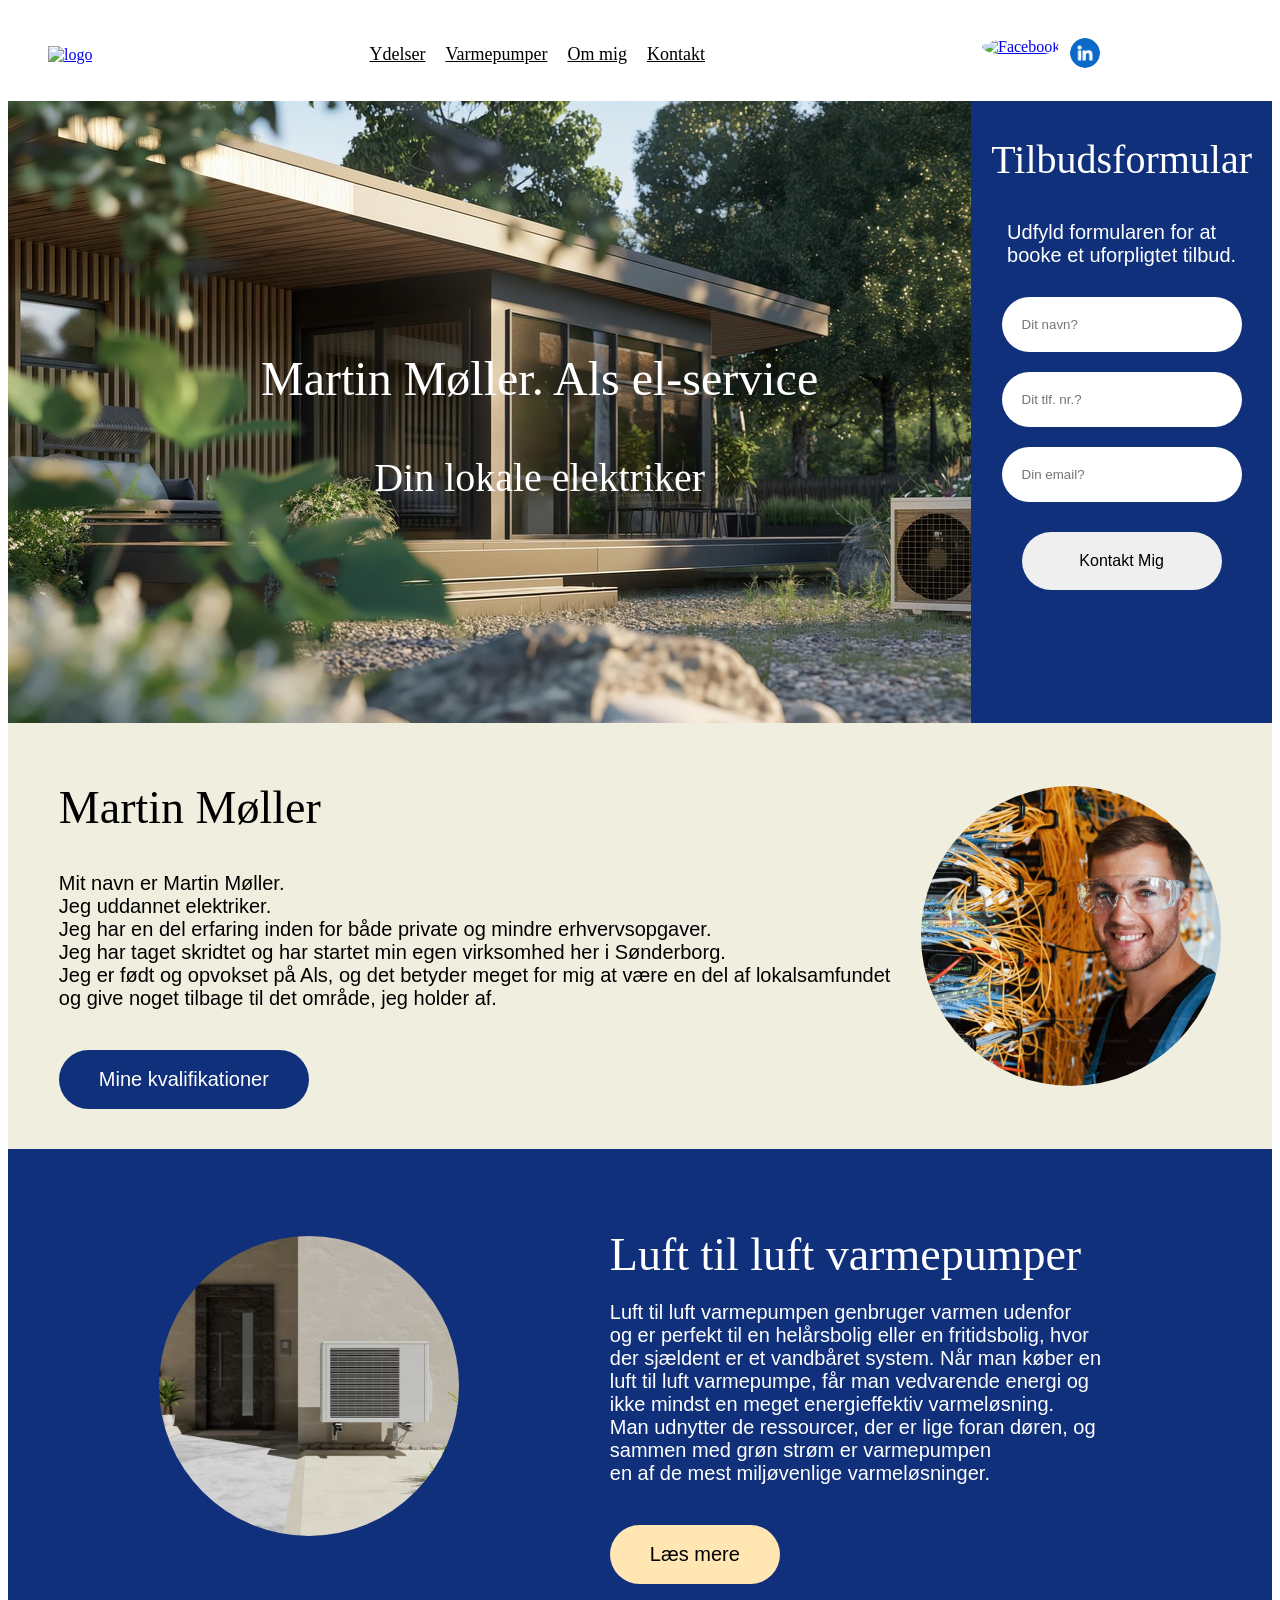
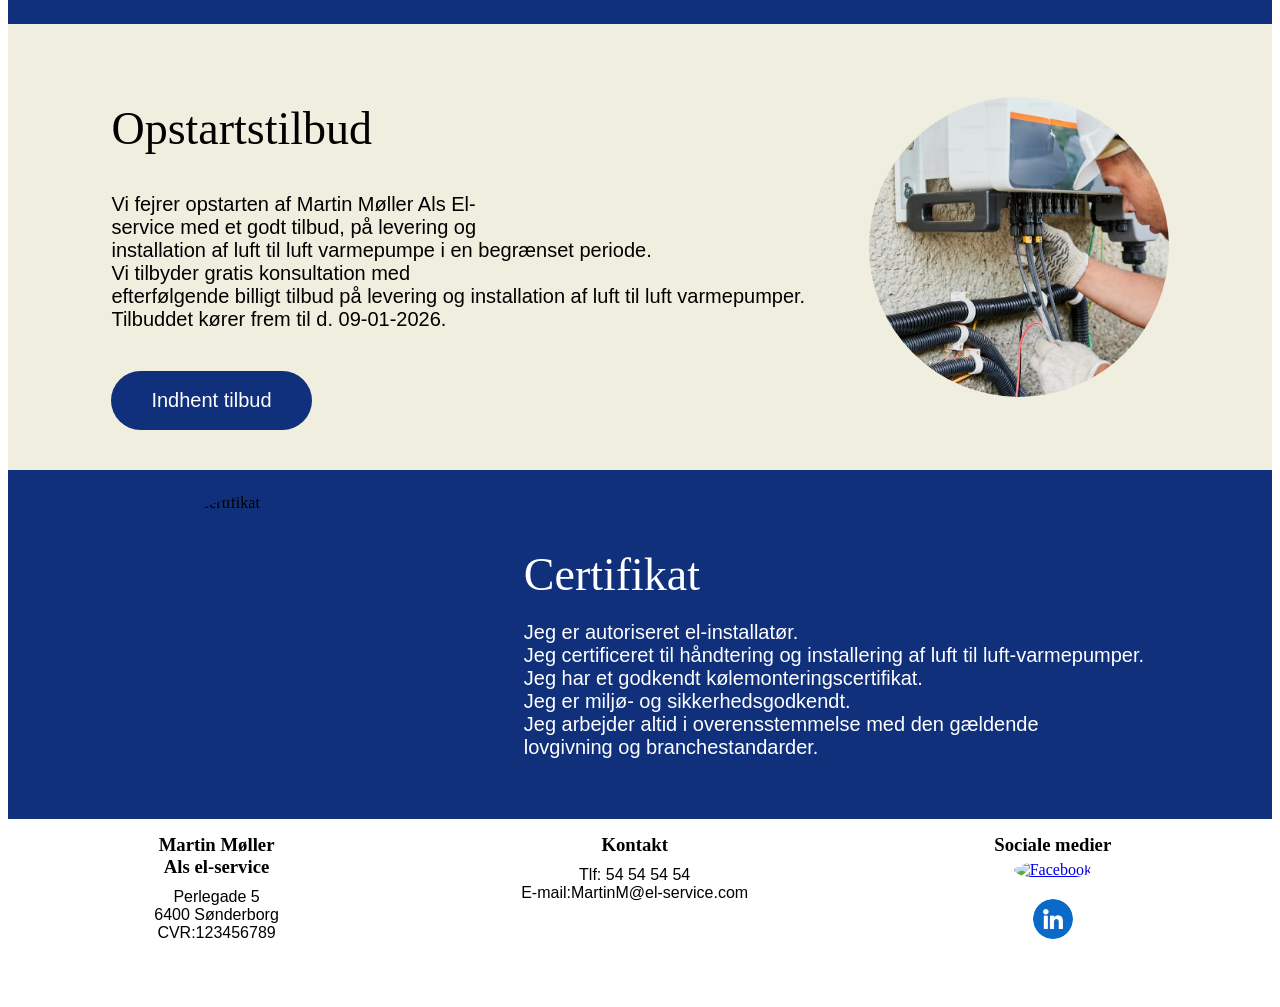
==== index.html @ c11053c5 "New changes" ====
<!DOCTYPE html>
<html lang="da">

<head>
    <meta charset="UTF-8">
    <meta name="viewport" content="width=device-width, initial-scale=1.0">
    <title>Martin Møller. Als el-service</title>
    <link rel="stylesheet" href="style.css">
    <script src="main.js"></script>
    <link href='fonts.googleapis.com' rel='stylesheet' type='text/css'>

</head>

<body>
    <header class="header">
        <a href="index.html">
            <img class="logo" src="Logo.png" alt="logo">
        </a>
        <nav class="nav">
            <ul>
                <a href="Ydelser.html">Ydelser</a>
                <a href="Varmepumper.html">Varmepumper</a>
                <a href="Om mig.html">Om mig</a>
                <a href="Kontakt.html">Kontakt</a>
            </ul>
        </nav>
        <section class="socialmedialogo">
            <a href="https://www.facebook.com/">
                <img class="facebook" src="Facebook.png" alt="Facebook">
            </a>

            <a href="https://dk.linkedin.com/">
                <img class="linkedin" src="Linkedin.png" alt="Linkedin">
            </a>
        </section>
    </header>

    <section class="hero" id="hero">
        <section class="img-tekst">
            <h1>Martin Møller. Als el-service</h1>
            <p>Din lokale elektriker</p>
        </section>

        <form class="formularen">
            <h1>Tilbudsformular</h1>

            <p>Udfyld formularen for at <br> booke et uforpligtet tilbud.</p>

            <section class="input">
                <input type="text" class="navn" placeholder="Dit navn?">
                <input type="tel" class="tlfnr" placeholder="Dit tlf. nr.?">
                <input type="email" class="email" placeholder="Din email?">
                <button id="kontakttBtn" onclick="myAlert()"> Kontakt Mig</button>
            </section>
        </form>
    </section>

    <section class="biografi">
        <div class="split right2">
            <img class="round-image" src="Billede af Martin.avif" alt="Billede af Martin">
        </div>

        <div class="split left2">
            <div class="box-content2">
                <h1 class="hb">Martin Møller</h1>
                <p class="pb"> Mit navn er Martin Møller.
                    <br>Jeg uddannet elektriker.
                    <br>Jeg har en del erfaring inden for både private og mindre erhvervsopgaver.
                    <br>Jeg har taget skridtet og har startet min egen virksomhed her i Sønderborg.
                    <br>Jeg er født og opvokset på Als, og det betyder meget for mig at være en del af lokalsamfundet
                    <br>og give noget tilbage til det område, jeg holder af.
                </p>
                <a href="#certificering">
                    <button class="button2">Mine kvalifikationer</button>
                </a>
            </div>
        </div>
    </section>

    <section class="varmepumpe">
        <div class="split left1">
            <img class="round-image" src="Varmepumpe.avif" alt="Billede af en varmepumpe i solen foran et hus">
        </div>

        <div class="split right1">
            <div class="box-content1">
                <h1 class="hw"> Luft til luft varmepumper</h1>
                <p class="pw">Luft til luft varmepumpen genbruger varmen
                    udenfor <br>og er perfekt til en helårsbolig eller en fritidsbolig, hvor<br>der sjældent er et
                    vandbåret system.
                    Når man køber en<br>luft til luft varmepumpe, får man
                    vedvarende energi og<br>ikke mindst en meget energieffektiv varmeløsning.<br>
                    Man udnytter de ressourcer, der er lige foran døren, og<br>
                    sammen med grøn strøm er varmepumpen<br>en af de mest miljøvenlige varmeløsninger.
                </p>

                <a href="Varmepumper.html">
                    <button class="button1">Læs mere</button>
                </a>
            </div>
        </div>
    </section>

    <section class="opstartstilbud">
        <div class="split right2">
            <img class="round-image" src="Opstartstilbud billede.avif" alt="Opstartstilbud billede">
        </div>

        <div class="split left2">
            <div class="box-content2">
                <h1 class="hb">Opstartstilbud</h1>
                <p class="pb"> Vi fejrer opstarten af Martin Møller Als El-<br>service med et godt tilbud, på levering
                    og
                    <br>installation af luft til luft varmepumpe i en begrænset periode.
                    <br>Vi tilbyder gratis konsultation med
                    <br>efterfølgende billigt tilbud på levering og installation af luft til luft varmepumper.
                    <br>Tilbuddet kører frem til d. 09-01-2026.
                </p>
                <a href="#hero">
                    <button class="button3">Indhent tilbud</button>
                </a>
            </div>
        </div>
    </section>

    <section class="certificering" id="certificering">
        <div class="split left1">
            <img class="round-image" src="Certifikat.png" alt="Billede af Certifikat">
        </div>

        <div class="split right1">
            <div class="box-content1">
                <h1 class="hw"> Certifikat</h1>
                <p class="pw">Jeg er autoriseret el-installatør.
                    <br>Jeg certificeret til håndtering og installering
                    af luft til luft-varmepumper.
                    <br>Jeg har et godkendt kølemonteringscertifikat.<br>
                    Jeg er miljø- og sikkerhedsgodkendt.
                    <br> Jeg arbejder altid i overensstemmelse med den gældende<br> lovgivning og
                    branchestandarder.
                </p>
            </div>
        </div>
    </section>

    <footer class="footer">
        <section class="info">
            <h3>Martin Møller <br>Als el-service</h3>
            <p class="pf">Perlegade 5<br>6400 Sønderborg<br>CVR:123456789</p>
        </section>

        <section class="kontakt">
            <h3>Kontakt</h3>
            <p class="pf">Tlf: 54 54 54 54<br>E-mail:MartinM@el-service.com</p>
        </section>

        <section class="socialmedia">
            <h3>Sociale medier</h3>
            <section class="socialmediaphotos">
                <a href="https://www.facebook.com/">
                    <img class="facebook" src="Facebook.png" alt="Facebook">
                </a>

                <a href="https://dk.linkedin.com/">
                    <img class="linkedin" src="Linkedin.png" alt="Linkedin">
                </a>
            </section>
        </section>
    </footer>
</body>

</html>
---- style.css ----
/*Header*/
.header {
    display: flex;
    align-items: center;
    justify-content: space-between;
    padding: 20px 40px;
}

.logo {
    border-radius: 0%;
    width: 250px;
    height: 150px;
}

.nav {
    display: flex;
    gap: 30px;

}

.nav a {
    color: black;
    font-family: "Linden Hill", serif;
    font-size: 18px;
    padding: 0.3rem 0.5rem;
}

.nav ul {
    padding: 0;
}

.nav a:hover {
    color: #10307C;
}

.socialmedialogo {
    display: flex;
    gap: 10px;
    width: 250px;
}

.facebook,
.linkedin {
    width: 30px;
}

@media (max-width: 600px) {
    .header {
        flex-direction: column;
        margin-bottom: 50px;
    }

    .logo {
        width: 300px;

    }

    .nav a {
        font-size: 16px;
        padding: 0.3rem 0.5rem;
        display: flex;
    }

    .socialmedialogo {
        display: flex;
        width: 125px;
        gap: 12px;

    }
}

/*Header end */

/*Hero section*/
.hero {
    display: flex
}

.img-tekst {
    flex-grow: 1;
    background-image: url(Hero\ sektion\ billede.jpg);
}

.img-tekst h1 {
    color: white;
    font-family: 'Linden Hill', serif;
    font-size: 48px;
    font-weight: lighter;
    text-align: center;
    margin-top: 250px;
    margin-left: 100px;
}

.img-tekst p {
    color: white;
    font-family: 'Linden Hill', serif;
    font-size: 40px;
    font-weight: lighter;
    text-align: center;
    margin-left: 100px;
}

.formularen {
    background-color: #10307C;
    padding: 20px;
    display: flex;
    flex-direction: column;
    height: 582px;
}

.formularen h1 {
    margin-top: 15px;
    text-align: center;
    color: white;
    font-family: 'Linden Hill', serif;
    font-size: 40px;
}

.formularen p {
    font-size: 20px;
    font-family: 'Lato', sans-serif;
    color: white;
    display: flex;
    align-items: center;
    justify-content: center;
    margin-top: 5px;
    font-weight: lighter;
}

.input {
    display: flex;
    justify-content: center;
    align-items: center;
    flex-direction: column;
    color: black;
}


.input input {
    width: 200px;
    padding: 20px;
    margin: 10px;
    border-radius: 50px;
    border: none;
}

#kontakttBtn {
    padding: 20px;
    margin: 20px;
    width: 200px;
    display: flex;
    justify-content: center;
    border: none;
    outline: none;
    font-family: 'Lato' sans-serif;
    font-size: 16px;
    border-radius: 50px;
    font-weight: lighter;
}

#kontakttBtn:hover {
    background-color: #F0B92A;
    color: black;
    font-weight: bold;
}

@media (max-width: 600px) {
    .hero {
        flex-direction: column;
    }

    .img-tekst h1 {
        font-size: 24px;
        text-align: center;
        margin-top: 0px;
        color: white;
        -webkit-text-stroke: 1px black;
        font-weight: bolder;
    }

    .img-tekst p {
        font-size: 20px;
        text-align: center;
        -webkit-text-stroke: 1px black;
        font-weight: bolder;
    }

    .formularen h1 {
        font-size: 25px;
    }

    .formularen p {
        font-size: 15px;
    }

    .formularen button {
        font-size: 15px;
    }

    .input input {
        font-size: 15px;
    }

}

/*Hero section end*/
html {
    scroll-behavior: smooth;
}

/*Biografi sektion*/
.biografi {
    display: flex;
    background-color: #F0EFDF;
    align-items: center;
    justify-content: space-evenly;
    flex-direction: row-reverse;
    padding: 20px;
}

.left2 {
    left: 0;
    display: flex;
    align-items: left;
    justify-content: left;
}

.right2 {
    right: 0;
    display: flex;
    align-items: right;
    justify-content: right;
}

.hb {
    text-align: start;
}

.pb {
    text-align: start;
}

.button2 {
    display: inline-block;
    background: #10307C;
    border: none;
    outline: none;
    color: white;
    padding: 18px 40px;
    border-radius: 45px;
    font-size: 20px;
    margin-top: 20px;
    transition: 0.25s;
    text-align: center;
    cursor: pointer;
    margin-bottom: 20px;
}

@media (max-width: 600px) {
    .biografi {
        flex-direction: column;
    }

    .hb {
        font-size: 18px;
    }

    .pb {
        font-size: 16px;
    }

    .round-image {
        height: 150px;
        width: 150px;
    }

    .button2 {
        font-size: 16px;
        text-align: center;
        margin-top: 10px;
        padding: 9px 10px;

    }
}

/* Biografi sektion end*/

/* Varmepumpe sektion*/
.varmepumpe {
    display: flex;
    background-color: #10307C;
    align-items: center;
    justify-content: space-evenly;
    padding: 20px;
}

.left1 {
    left: 0;
    background-color: #10307C;
    display: flex;
    align-items: left;
    justify-content: flex-start;
}

img {
    border-radius: 50%;
    object-fit: cover;
}

.right1 {
    right: 0;
    background-color: #10307C;
    display: flex;
    align-items: right;
    justify-content: flex-end;
}

.box-content1 {
    background-color: #10307C;
    border: 5px;
    margin: auto;
    padding: 20px;
    box-sizing: content-box;
}

.hw {
    color: white;
    margin-bottom: 20px;
    text-align: end;
}

.pw {
    color: white;
    text-align: end;
}

h1 {
    font-family: 'Linden Hill', serif;
    font-size: 46px;
    font-weight: lighter;
}

p {
    font-family: 'Lato', light, sans-serif;
    font-weight: lighter;
    font-size: 20px;

}

.button1 {
    display: inline-block;
    background: #ffe6b3;
    border: none;
    outline: none;
    padding: 18px 40px;
    border-radius: 45px;
    font-size: 20px;
    margin-top: 20px;
    transition: 0.25s;
    cursor: pointer;
    text-align: center;

}

@media (max-width: 600px) {
    .varmepumpe {
        flex-direction: column;
    }

    .hw {
        font-size: 18px;
    }

    .pw {
        font-size: 16px;
    }

    .round-image {
        height: 150px;
        width: 150px;
    }

    .button1 {
        font-size: 16px;
        text-align: center;
        margin-top: 10px;
        padding: 9px 20px;

    }
}

/*Varmepumpe sektion end*/

/* Opstartstilbud sektion*/
.opstartstilbud {
    display: flex;
    background-color: #F0EFDF;
    align-items: center;
    justify-content: space-evenly;
    flex-direction: row-reverse;
    padding: 40px;
}

.left2 {
    left: 0;
    display: flex;
    align-items: left;
    justify-content: left;
}

.right2 {
    right: 0;
    display: flex;
    align-items: right;
    justify-content: right;
}

.hb {
    text-align: start;
}

.pb {
    text-align: start;
}

ul li {
    font-size: 19px;
}

.button3 {
    display: inline-block;
    background: #10307C;
    border: none;
    outline: none;
    color: white;
    padding: 18px 40px;
    border-radius: 45px;
    font-size: 20px;
    margin-top: 20px;
    transition: 0.25s;
    cursor: pointer;
    text-align: center;
}

@media (max-width: 600px) {
    .opstartstilbud {
        flex-direction: column;
    }

    .hb {
        font-size: 18px;
    }

    .pb {
        font-size: 16px;
    }

    .round-image {
        height: 150px;
        width: 150px;
    }

    .button2 {
        font-size: 16px;
        text-align: center;
        margin-top: 10px;
        padding: 9px 20px;

    }

    ul li {
        font-size: 15px;
    }
}

/*Opstarts sektion end*/

/*Certifikat sektion*/

.certificering {
    display: flex;
    background-color: #10307C;
    align-items: center;
    justify-content: space-evenly;
    padding: 20px;
}

.left1 {
    left: 0;
    background-color: #10307C;
    display: flex;
    align-items: left;
    justify-content: left;
}

.round-image {
    border-radius: 50%;
    object-fit: cover;
    height: 300px;
    width: 300px;
}

.right1 {
    right: 0;
    background-color: #10307C;
    display: flex;
    align-items: right;
    justify-content: right;
}

.box-content1 {
    background-color: #10307C;
    border: 5px;
    margin: auto;
    padding: 20px;
    box-sizing: content-box;
}

.hw {
    color: white;
    margin-bottom: 20px;
    text-align: start;
}

.pw {
    color: white;
    text-align: start;
}

@media (max-width: 600px) {
    .certificering {
        flex-direction: column;
    }

    .hw {
        font-size: 18px;
    }

    .pw {
        font-size: 16px;
    }

    .round-image {
        height: 150px;
        width: 150px;
    }
}

/*Certifikat end*/

/*Footer*/
.footer {
    display: flex;
    justify-content: start;
    align-items: start;
    background-color: white;
    gap: 1px;
    margin-bottom: 50px;
}

.info,
.kontakt {
    display: flex;
    flex-direction: column;
    justify-content: center;
    align-items: center;
    width: 33%;
    margin-top: 10px;
    margin-bottom: 10px;


}

.socialmedia {
    display: flex;
    flex-direction: column;
    justify-content: center;
    align-items: center;
    width: 33%;
    margin-top: 10px;
    margin-bottom: 10px;
}

.footer h3 {
    text-align: center;
    margin: 5px;
}

.pf {
    text-align: center;
    margin: 5px;
    font-size: 16px;
}

.socialmediaphotos {
    display: flex;
    flex-direction: column;
    justify-content: center;
    align-items: center;
    gap: 20px;
}

.socialmediaphotos img {
    width: 40px;
    height: 40px;
    gap: 12px;
}

@media (max-width: 600px) {
    .footer {
        display: flex;
        flex-direction: column;
        justify-content: center;
        align-items: center;
        ;
    }

    .footer h3 {
        font-size: 18px;
    }

    .pf {
        font-size: 13px;
    }

    .socialmediaphotos img {
        height: 30px;
        width: 30px;
        gap: 12px;
    }
}

/*Footer end*/
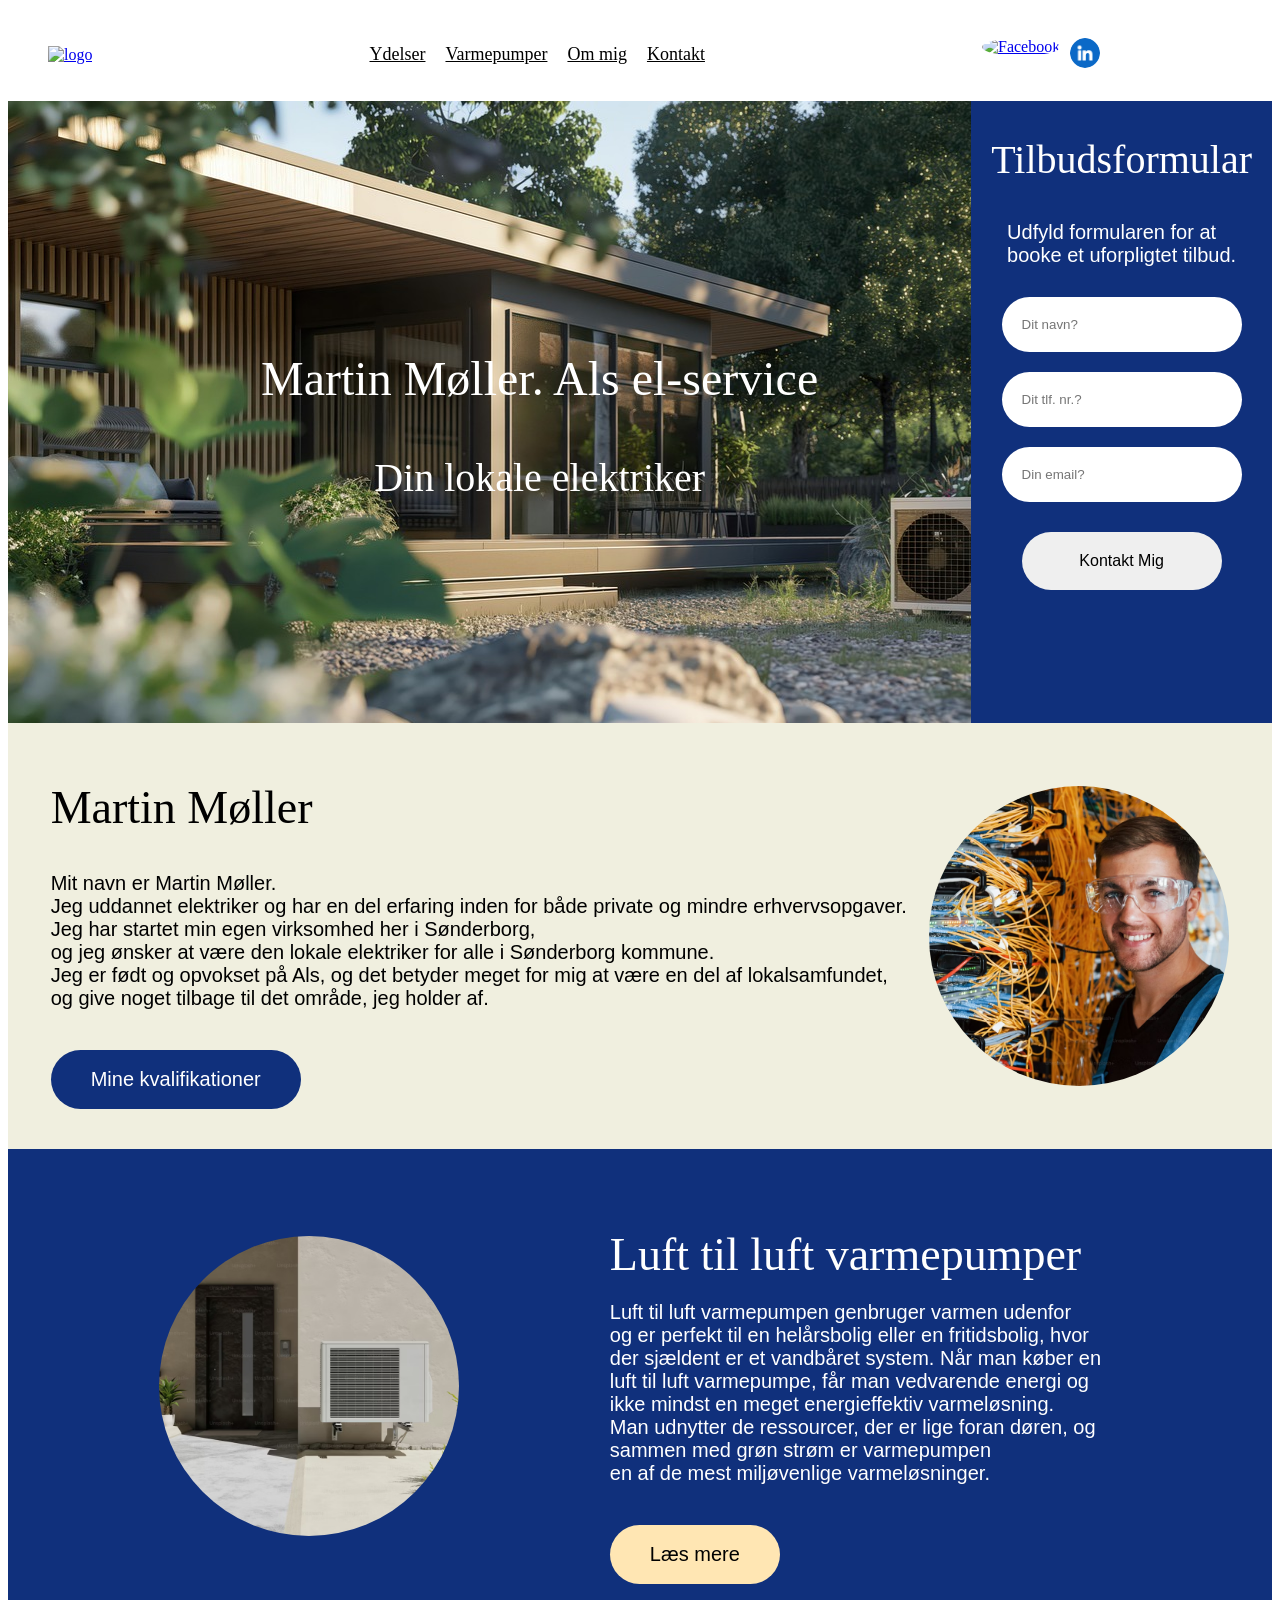
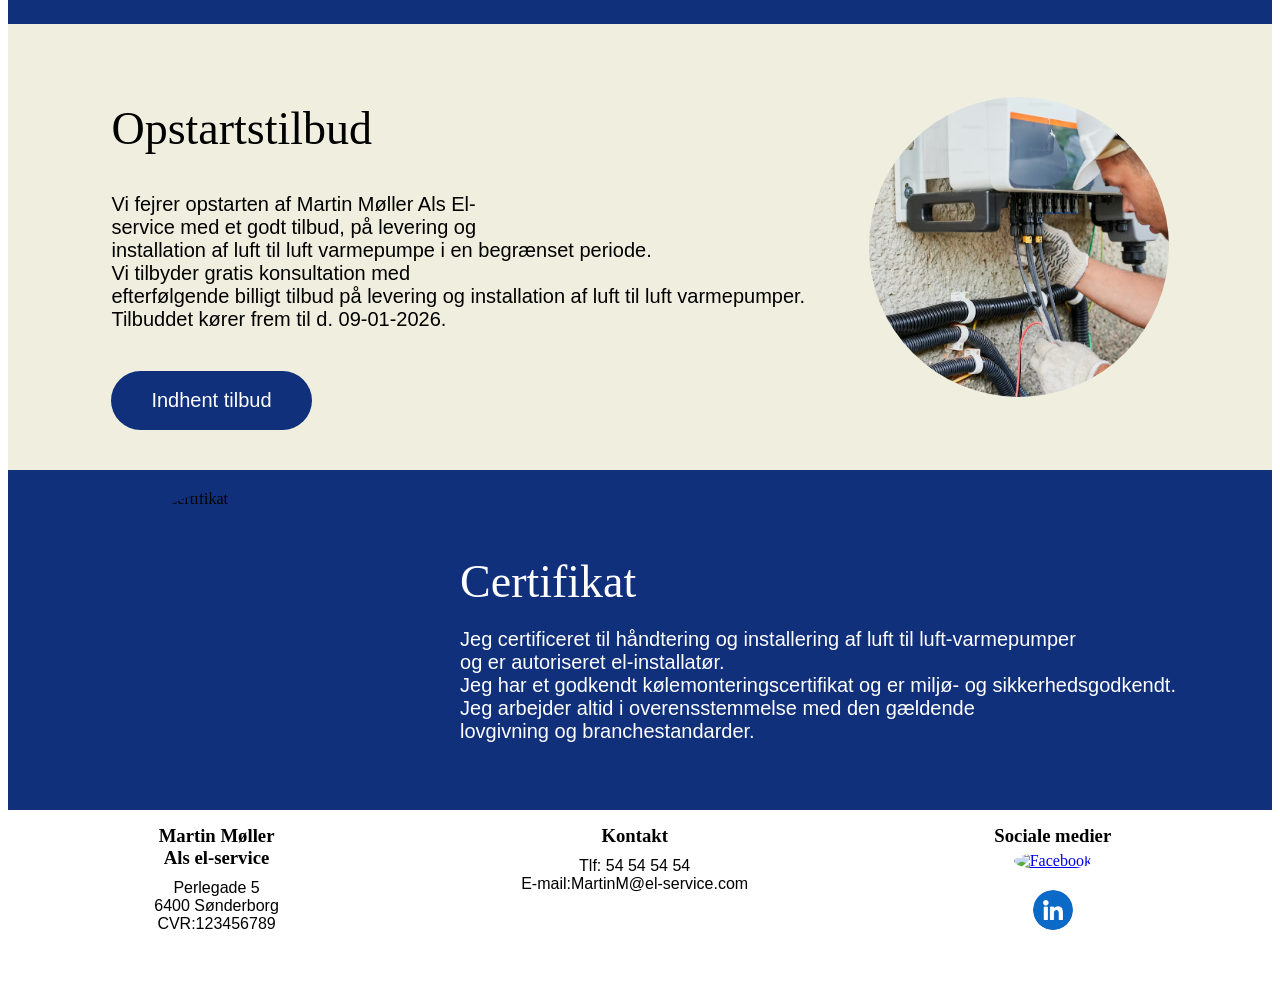
==== commit 0e52a5b4: "Varmepumpe sektion done" ====
--- a/index.html
+++ b/index.html
@@ -64,11 +64,10 @@
             <div class="box-content2">
                 <h1 class="hb">Martin Møller</h1>
                 <p class="pb"> Mit navn er Martin Møller.
-                    <br>Jeg uddannet elektriker.
-                    <br>Jeg har en del erfaring inden for både private og mindre erhvervsopgaver.
-                    <br>Jeg har taget skridtet og har startet min egen virksomhed her i Sønderborg.
-                    <br>Jeg er født og opvokset på Als, og det betyder meget for mig at være en del af lokalsamfundet
-                    <br>og give noget tilbage til det område, jeg holder af.
+                    <br>Jeg uddannet elektriker og har en del erfaring inden for både private og mindre erhvervsopgaver.
+                    <br>Jeg har startet min egen virksomhed her i Sønderborg,<br> og jeg ønsker at være den lokale elektriker for alle i Sønderborg kommune.
+                    <br>Jeg er født og opvokset på Als, og det betyder meget for mig at være en del af lokalsamfundet, <br>
+                     og give noget tilbage til det område, jeg holder af.
                 </p>
                 <a href="#certificering">
                     <button class="button2">Mine kvalifikationer</button>
@@ -109,8 +108,7 @@
         <div class="split left2">
             <div class="box-content2">
                 <h1 class="hb">Opstartstilbud</h1>
-                <p class="pb"> Vi fejrer opstarten af Martin Møller Als El-<br>service med et godt tilbud, på levering
-                    og
+                <p class="pb"> Vi fejrer opstarten af Martin Møller Als El-<br>service med et godt tilbud, på levering og
                     <br>installation af luft til luft varmepumpe i en begrænset periode.
                     <br>Vi tilbyder gratis konsultation med
                     <br>efterfølgende billigt tilbud på levering og installation af luft til luft varmepumper.
@@ -131,11 +129,9 @@
         <div class="split right1">
             <div class="box-content1">
                 <h1 class="hw"> Certifikat</h1>
-                <p class="pw">Jeg er autoriseret el-installatør.
-                    <br>Jeg certificeret til håndtering og installering
-                    af luft til luft-varmepumper.
-                    <br>Jeg har et godkendt kølemonteringscertifikat.<br>
-                    Jeg er miljø- og sikkerhedsgodkendt.
+                <p class="pw">Jeg certificeret til håndtering og installering
+                    af luft til luft-varmepumper <br> og er autoriseret el-installatør.
+                    <br>Jeg har et godkendt kølemonteringscertifikat og er miljø- og sikkerhedsgodkendt.
                     <br> Jeg arbejder altid i overensstemmelse med den gældende<br> lovgivning og
                     branchestandarder.
                 </p>
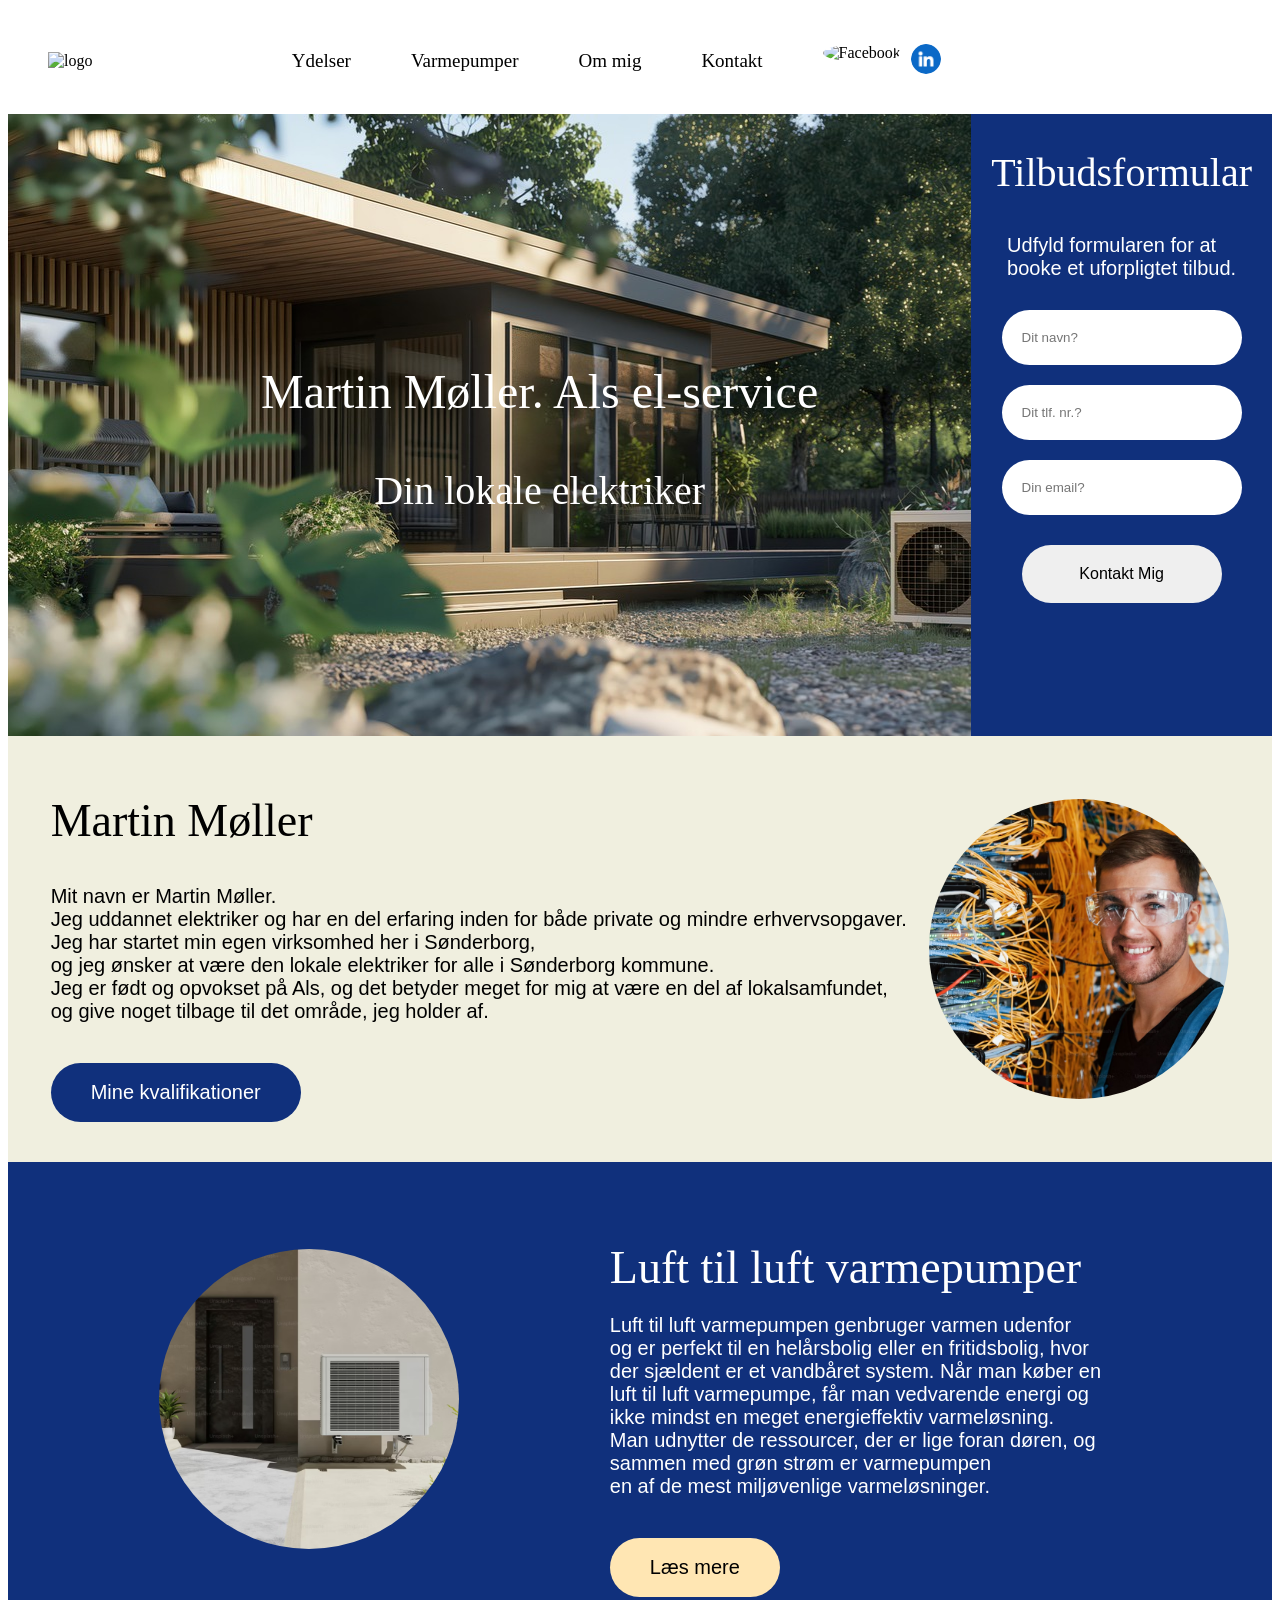
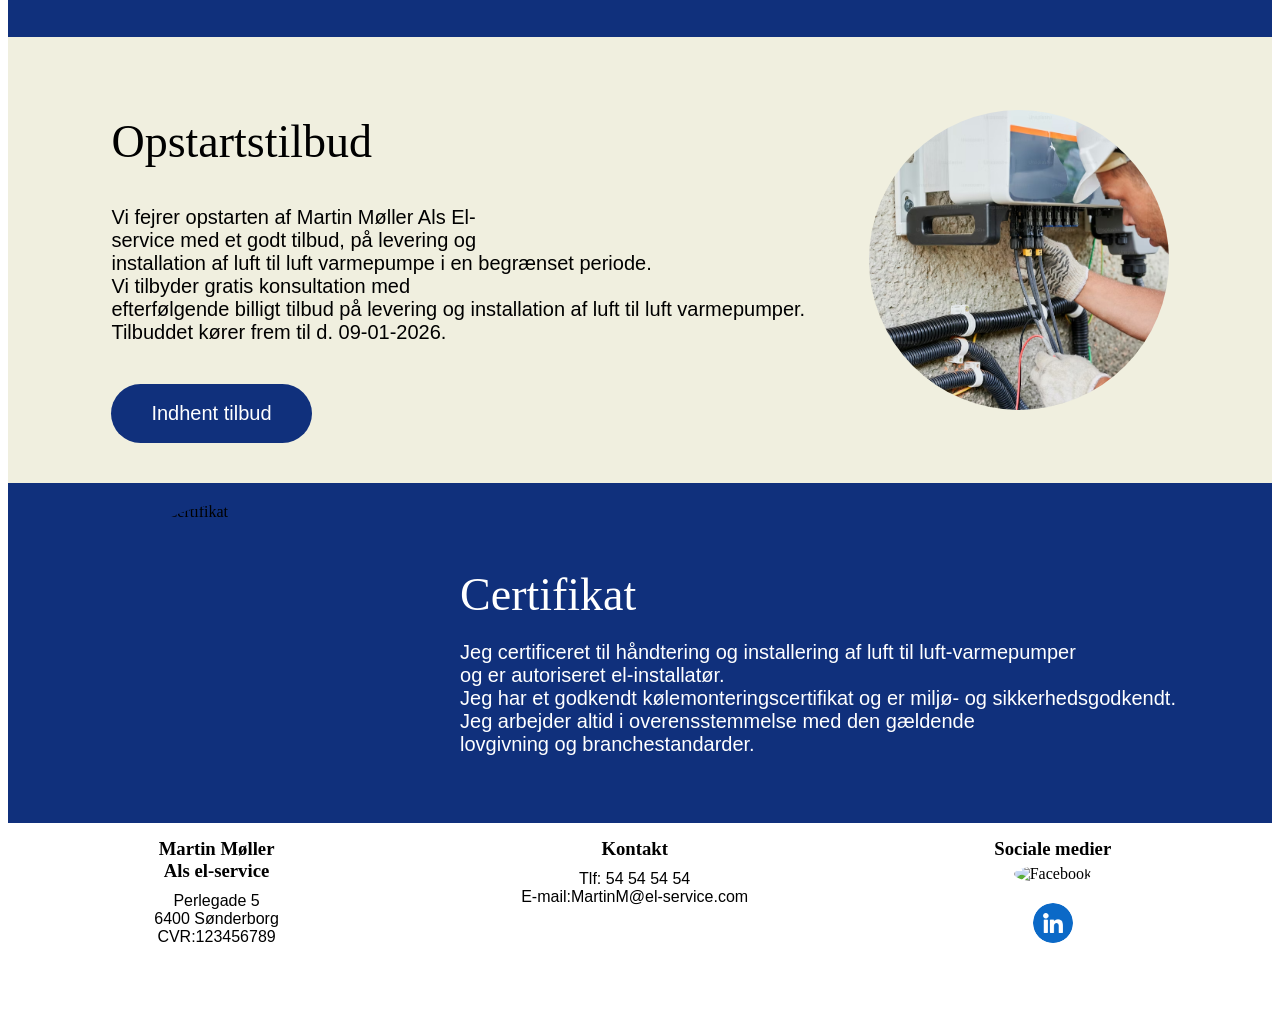
==== commit bca34996: "Menu picture delete" ====
--- a/index.html
+++ b/index.html
@@ -16,23 +16,33 @@
         <a href="index.html">
             <img class="logo" src="Logo.png" alt="logo">
         </a>
-        <nav class="nav">
-            <ul>
-                <a href="Ydelser.html">Ydelser</a>
-                <a href="Varmepumper.html">Varmepumper</a>
-                <a href="Om mig.html">Om mig</a>
-                <a href="Kontakt.html">Kontakt</a>
-            </ul>
-        </nav>
-        <section class="socialmedialogo">
-            <a href="https://www.facebook.com/">
-                <img class="facebook" src="Facebook.png" alt="Facebook">
-            </a>
 
-            <a href="https://dk.linkedin.com/">
-                <img class="linkedin" src="Linkedin.png" alt="Linkedin">
-            </a>
-        </section>
+        <div class="subcontainer">
+            <nav class="nav">
+                <ul class="nav-menu">
+                    <li class="nav-item"><a href="Ydelser.html">Ydelser</a></li>
+                    <li class="nav-item"><a href="Varmepumper.html">Varmepumper</a></li>
+                    <li class="nav-item"><a href="Om mig.html">Om mig</a></li>
+                    <li class="nav-item"><a href="Kontakt.html">Kontakt</a></li>
+
+                    <section class="socialmedialogo">
+                        <a href="https://www.facebook.com/">
+                            <img class="facebook" src="Facebook.png" alt="Facebook">
+                        </a>
+
+                        <a href="https://dk.linkedin.com/">
+                            <img class="linkedin" src="Linkedin.png" alt="Linkedin">
+                        </a>
+                    </section>
+                </ul>
+
+                <div class="hamburger">
+                    <span class="bar"></span>
+                    <span class="bar"></span>
+                    <span class="bar"></span>
+                </div>
+            </nav>
+        </div>
     </header>
 
     <section class="hero" id="hero">
@@ -65,9 +75,11 @@
                 <h1 class="hb">Martin Møller</h1>
                 <p class="pb"> Mit navn er Martin Møller.
                     <br>Jeg uddannet elektriker og har en del erfaring inden for både private og mindre erhvervsopgaver.
-                    <br>Jeg har startet min egen virksomhed her i Sønderborg,<br> og jeg ønsker at være den lokale elektriker for alle i Sønderborg kommune.
-                    <br>Jeg er født og opvokset på Als, og det betyder meget for mig at være en del af lokalsamfundet, <br>
-                     og give noget tilbage til det område, jeg holder af.
+                    <br>Jeg har startet min egen virksomhed her i Sønderborg,<br> og jeg ønsker at være den lokale
+                    elektriker for alle i Sønderborg kommune.
+                    <br>Jeg er født og opvokset på Als, og det betyder meget for mig at være en del af lokalsamfundet,
+                    <br>
+                    og give noget tilbage til det område, jeg holder af.
                 </p>
                 <a href="#certificering">
                     <button class="button2">Mine kvalifikationer</button>
@@ -108,7 +120,8 @@
         <div class="split left2">
             <div class="box-content2">
                 <h1 class="hb">Opstartstilbud</h1>
-                <p class="pb"> Vi fejrer opstarten af Martin Møller Als El-<br>service med et godt tilbud, på levering og
+                <p class="pb"> Vi fejrer opstarten af Martin Møller Als El-<br>service med et godt tilbud, på levering
+                    og
                     <br>installation af luft til luft varmepumpe i en begrænset periode.
                     <br>Vi tilbyder gratis konsultation med
                     <br>efterfølgende billigt tilbud på levering og installation af luft til luft varmepumper.
--- a/style.css
+++ b/style.css
@@ -12,25 +12,33 @@
     height: 150px;
 }
 
-.nav {
-    display: flex;
-    gap: 30px;
-
-}
-
-.nav a {
+.subcontainer {
+    width: 85%;
+    margin: auto;
+}
+
+li{
+    list-style: none;
+}
+
+a{
     color: black;
-    font-family: "Linden Hill", serif;
-    font-size: 18px;
-    padding: 0.3rem 0.5rem;
-}
-
-.nav ul {
-    padding: 0;
-}
-
-.nav a:hover {
-    color: #10307C;
+    text-decoration: none;
+}
+
+.navbar{
+    width: 100%;
+    min-height: 70px;
+    display: flex;
+    justify-content: space-between;
+    align-items: center;
+}
+
+.nav-menu{
+    display: flex;
+    justify-content: center;
+    align-items: center;
+    gap: 60px;
 }
 
 .socialmedialogo {
@@ -44,9 +52,23 @@
     width: 30px;
 }
 
+.hamburger {
+display: none;
+cursor: pointer;
+}
+
+.bar{
+    display: block;
+    width: 25px;
+    height: 3px;
+    margin: 5px 0;
+    transition: all 0.3s ease;
+    background-color: black;
+}
+
 @media (max-width: 600px) {
     .header {
-        flex-direction: column;
+        flex-direction: row;
         margin-bottom: 50px;
     }
 
@@ -66,6 +88,41 @@
         width: 125px;
         gap: 12px;
 
+    }
+
+    .hamburger{
+        display: block;
+    }
+
+    .hamburger .active .bar:nth-child(2) {
+        opacity: 0;
+    }
+
+    .hamburger .active .bar:nth-child(1) {
+        transform: translateY(8px) rotate(45deg);
+    }
+
+    .hamburger .active .bar:nth-child(3) {
+        transform: translateY(-8px) rotate(-45deg);
+    }
+
+    .nav-menu{
+        position: fixed;
+        left: -100%;
+        top: 70px;
+        gap: 0;
+        flex-direction: column;
+        width: 100%;
+        text-align: center;
+        transition: 0.3s;
+    }
+
+    .nav-item{
+        margin: 16px 0;
+    }
+
+    .nav-menu.active{
+        left: 0 ;
     }
 }
 
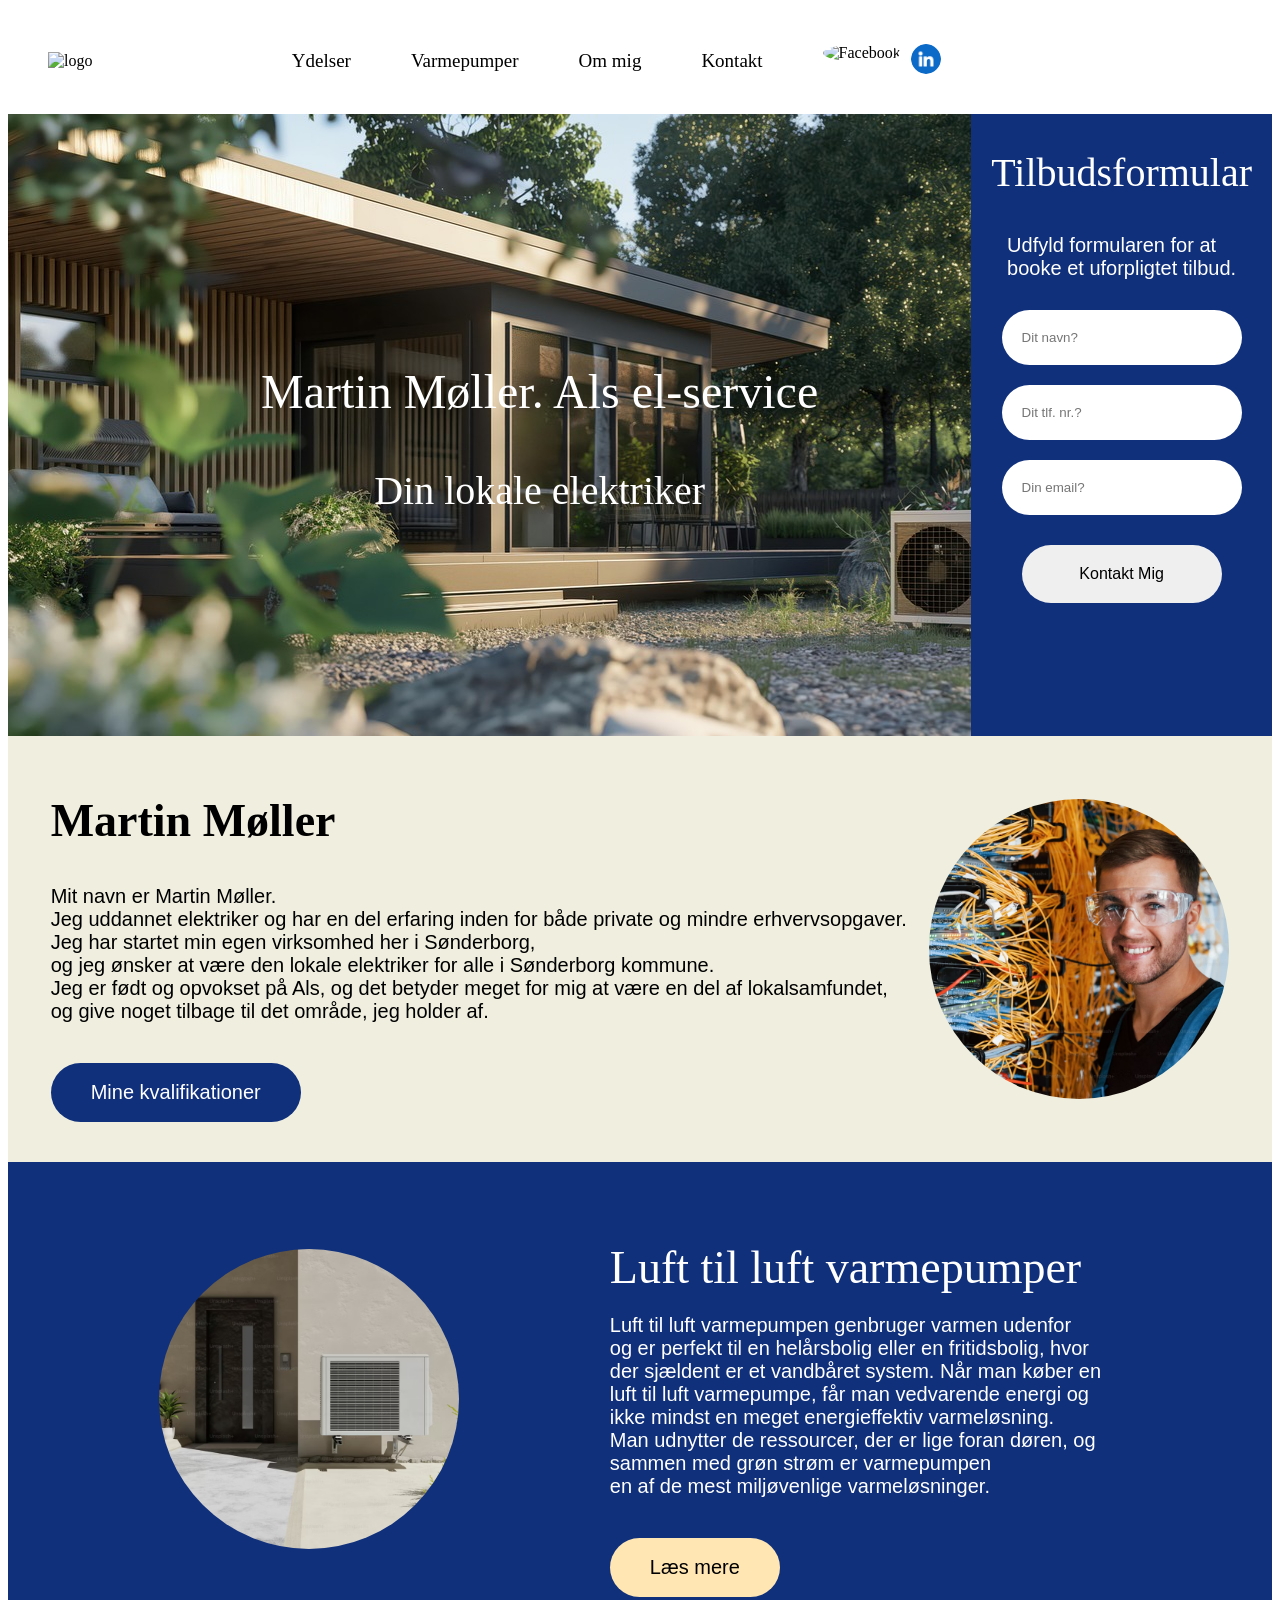
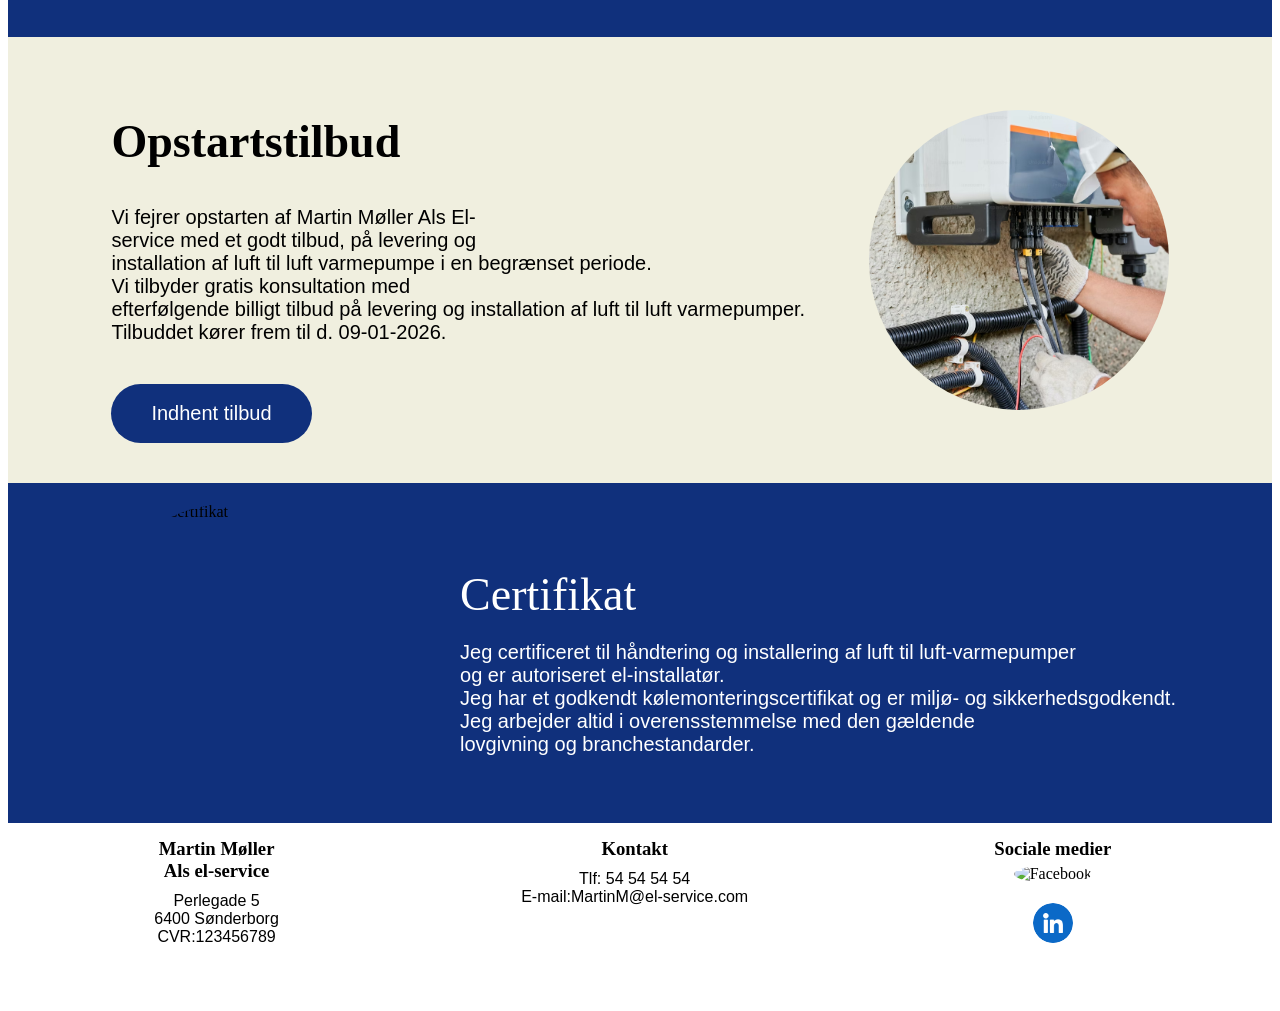
==== commit a09327da: "Font change" ====
--- a/index.html
+++ b/index.html
@@ -72,7 +72,7 @@
 
         <div class="split left2">
             <div class="box-content2">
-                <h1 class="hb">Martin Møller</h1>
+                <h1 class="hb"> <b>Martin Møller</b></h1>
                 <p class="pb"> Mit navn er Martin Møller.
                     <br>Jeg uddannet elektriker og har en del erfaring inden for både private og mindre erhvervsopgaver.
                     <br>Jeg har startet min egen virksomhed her i Sønderborg,<br> og jeg ønsker at være den lokale
@@ -119,7 +119,7 @@
 
         <div class="split left2">
             <div class="box-content2">
-                <h1 class="hb">Opstartstilbud</h1>
+                <h1 class="hb"><b>Opstartstilbud</b></h1>
                 <p class="pb"> Vi fejrer opstarten af Martin Møller Als El-<br>service med et godt tilbud, på levering
                     og
                     <br>installation af luft til luft varmepumpe i en begrænset periode.
--- a/style.css
+++ b/style.css
@@ -291,6 +291,7 @@
 
 .hb {
     text-align: start;
+    font-weight: bold;
 }
 
 .pb {
@@ -384,6 +385,7 @@
     color: white;
     margin-bottom: 20px;
     text-align: end;
+    font-weight: lighter;
 }
 
 .pw {
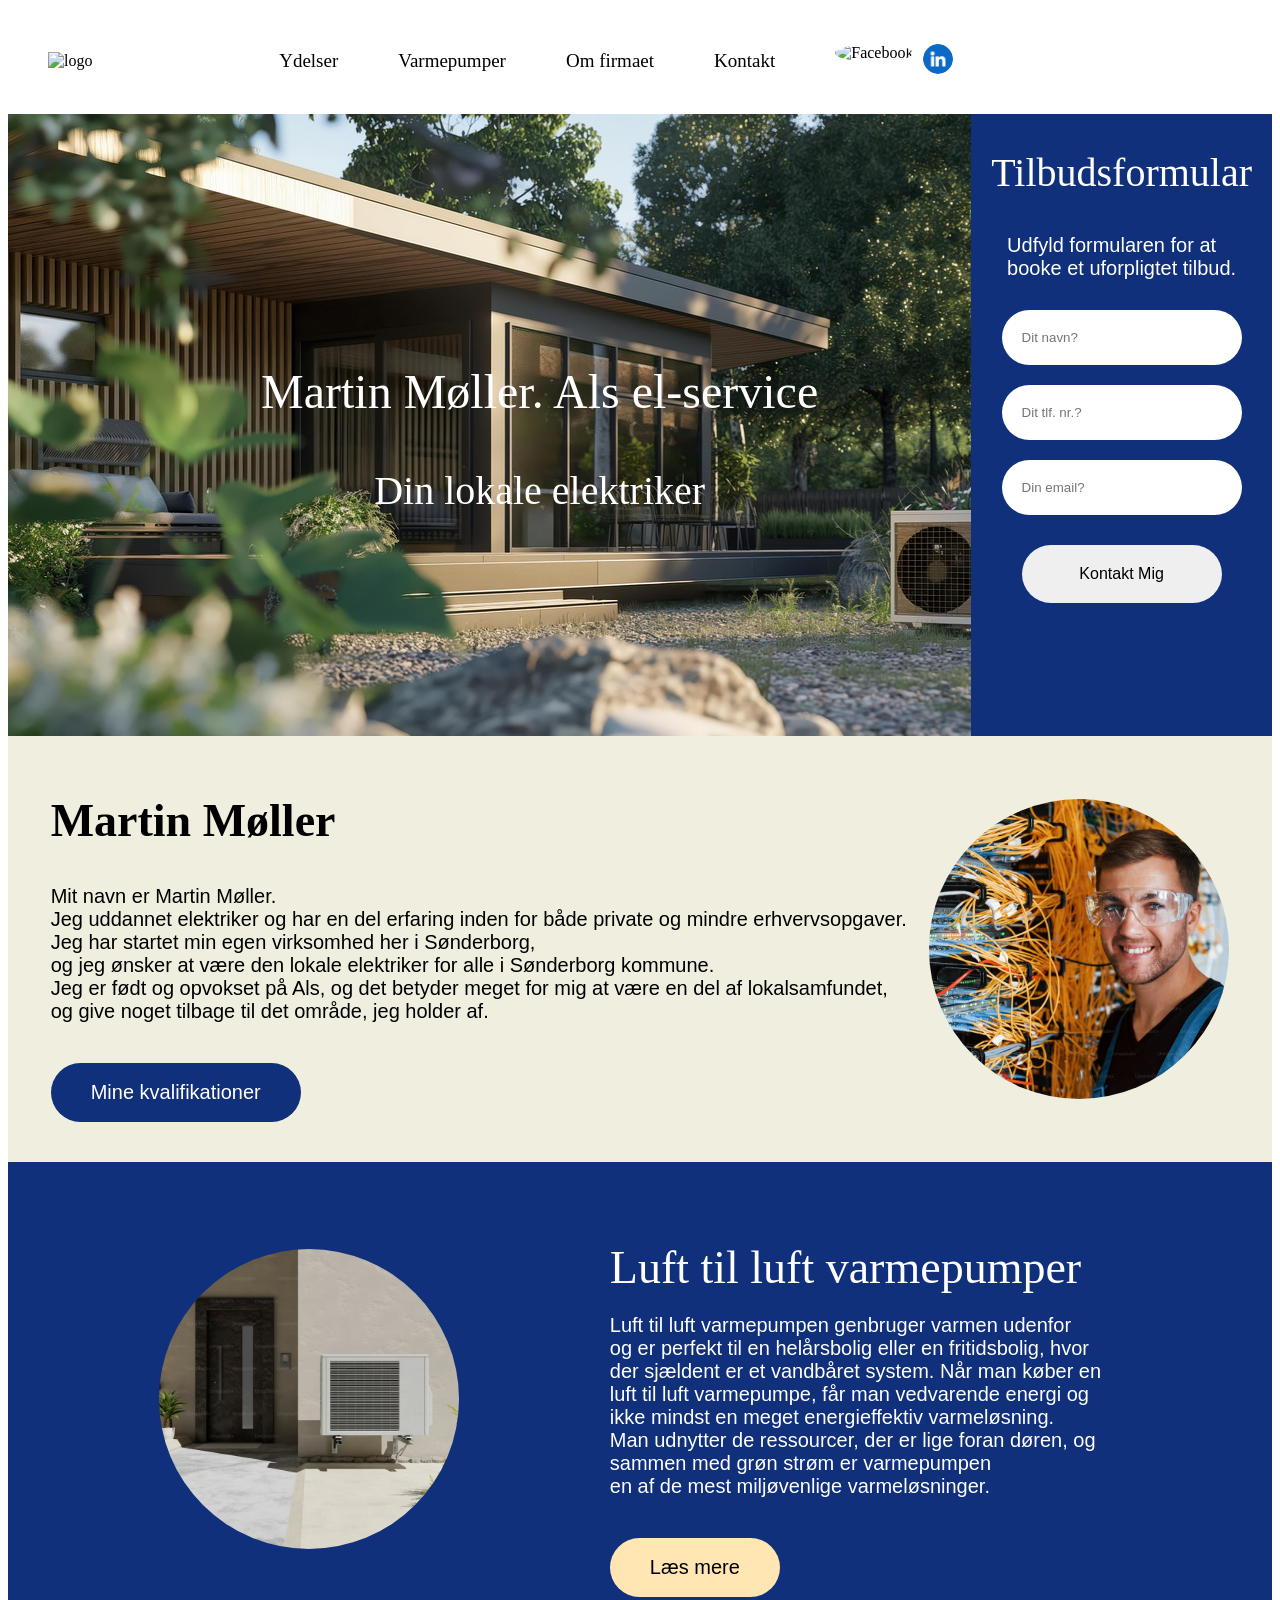
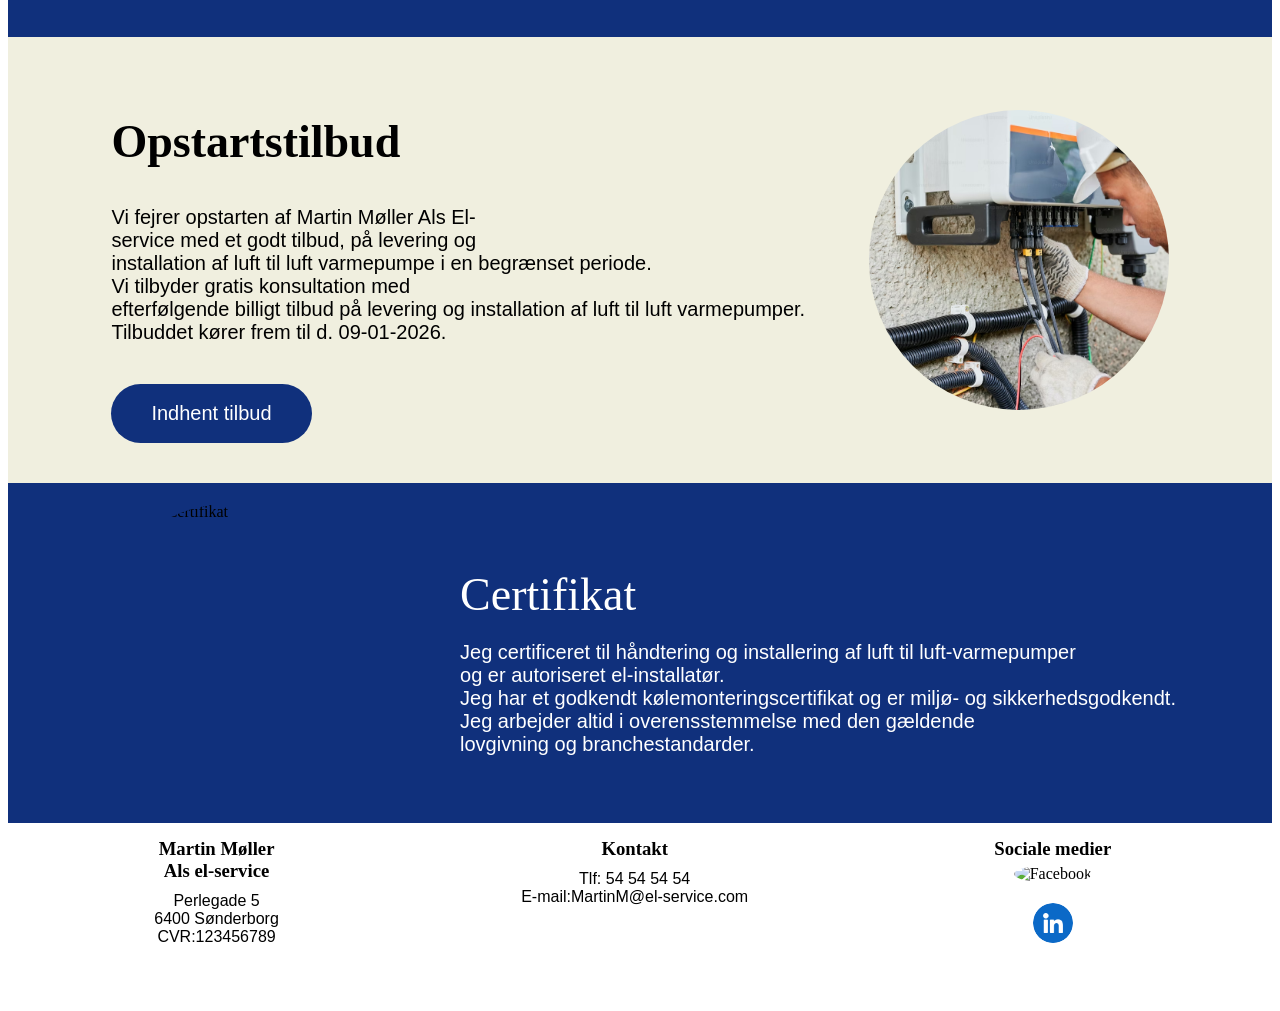
==== commit 9f1117be: "nav link rename" ====
--- a/index.html
+++ b/index.html
@@ -22,7 +22,7 @@
                 <ul class="nav-menu">
                     <li class="nav-item"><a href="Ydelser.html">Ydelser</a></li>
                     <li class="nav-item"><a href="Varmepumper.html">Varmepumper</a></li>
-                    <li class="nav-item"><a href="Om mig.html">Om mig</a></li>
+                    <li class="nav-item"><a href="Om mig.html">Om firmaet</a></li>
                     <li class="nav-item"><a href="Kontakt.html">Kontakt</a></li>
 
                     <section class="socialmedialogo">
@@ -72,7 +72,7 @@
 
         <div class="split left2">
             <div class="box-content2">
-                <h1 class="hb"> <b>Martin Møller</b></h1>
+                <h1 class="hb"> Martin Møller</h1>
                 <p class="pb"> Mit navn er Martin Møller.
                     <br>Jeg uddannet elektriker og har en del erfaring inden for både private og mindre erhvervsopgaver.
                     <br>Jeg har startet min egen virksomhed her i Sønderborg,<br> og jeg ønsker at være den lokale
@@ -119,7 +119,7 @@
 
         <div class="split left2">
             <div class="box-content2">
-                <h1 class="hb"><b>Opstartstilbud</b></h1>
+                <h1 class="hb">Opstartstilbud</h1>
                 <p class="pb"> Vi fejrer opstarten af Martin Møller Als El-<br>service med et godt tilbud, på levering
                     og
                     <br>installation af luft til luft varmepumpe i en begrænset periode.
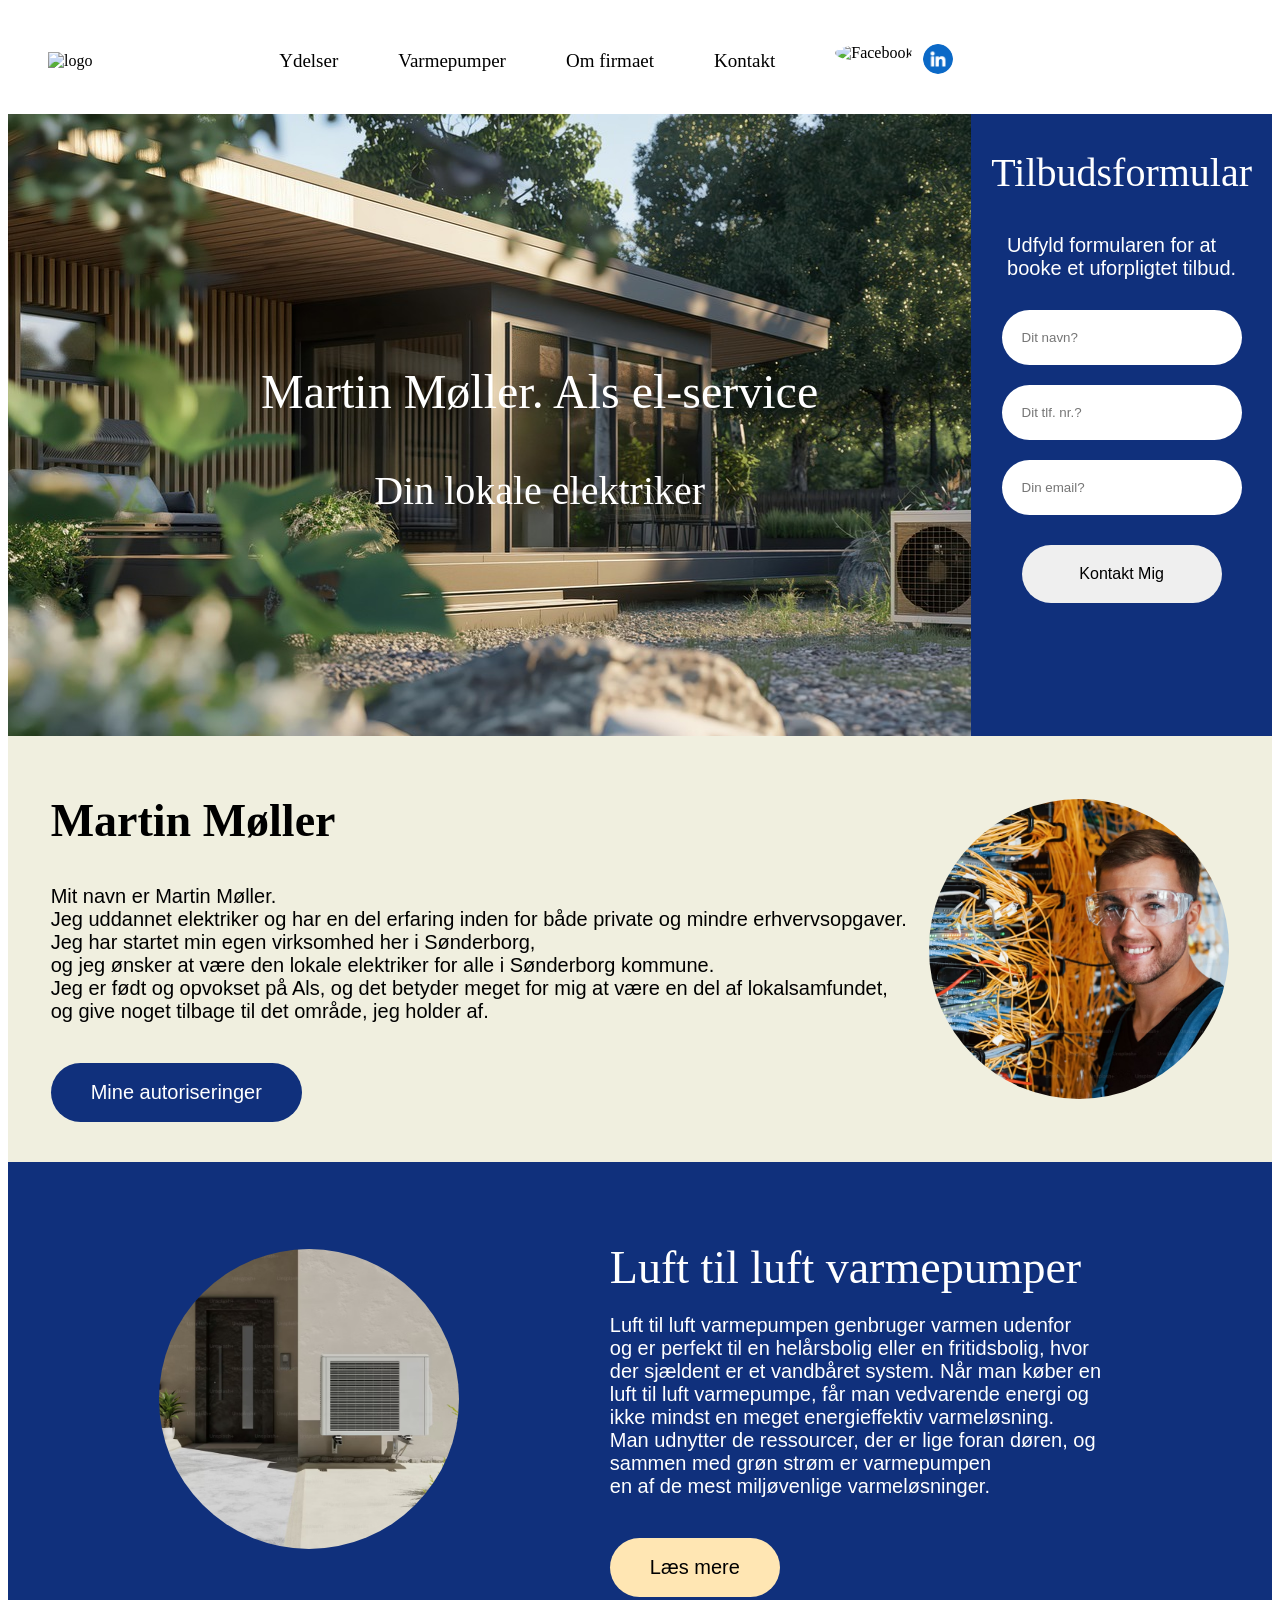
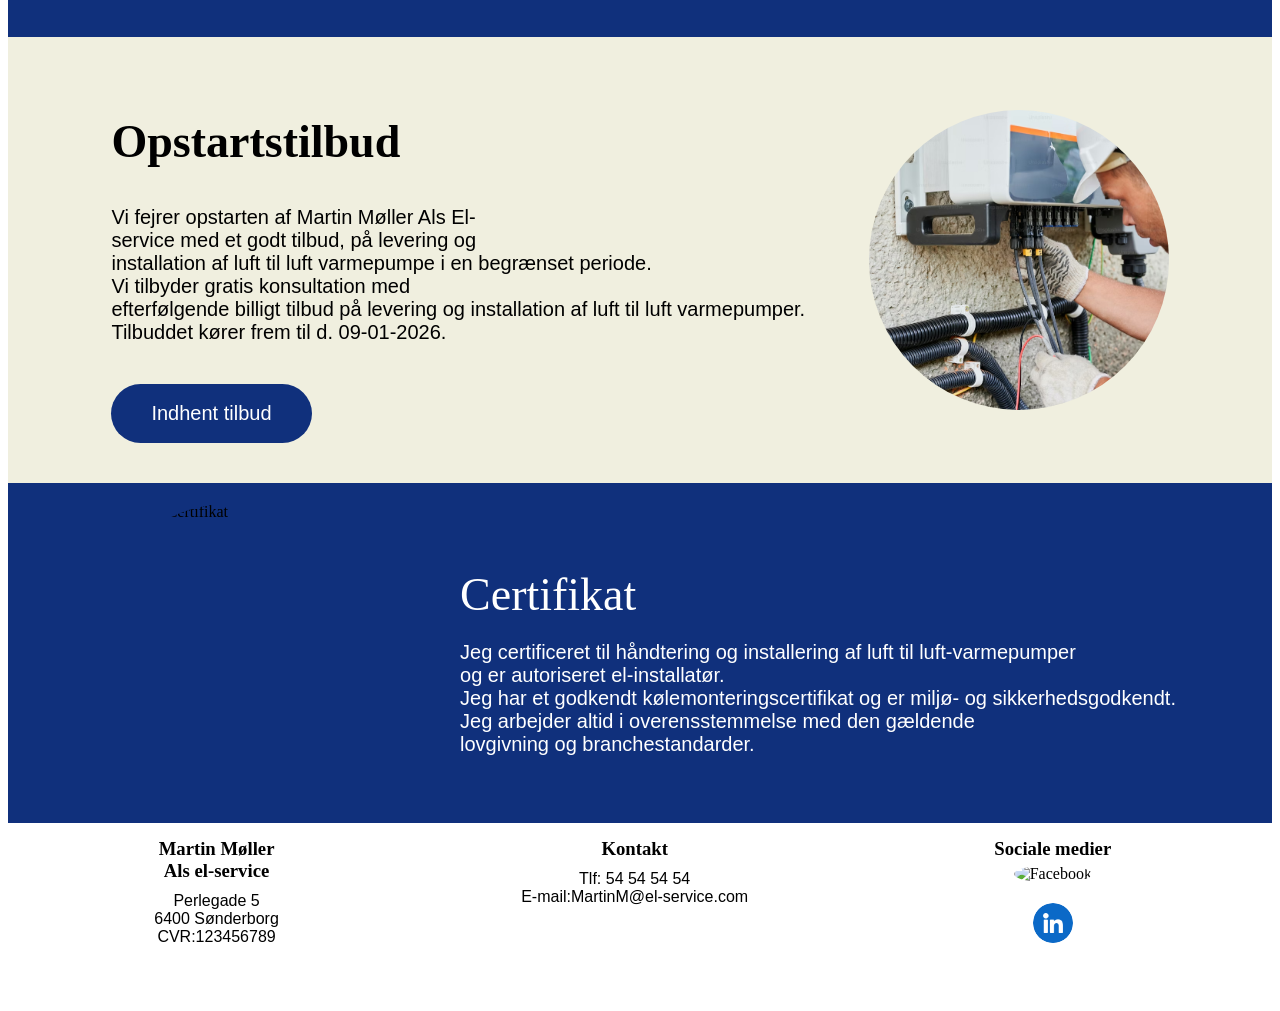
==== commit f459eadc: "button change" ====
--- a/index.html
+++ b/index.html
@@ -22,7 +22,7 @@
                 <ul class="nav-menu">
                     <li class="nav-item"><a href="Ydelser.html">Ydelser</a></li>
                     <li class="nav-item"><a href="Varmepumper.html">Varmepumper</a></li>
-                    <li class="nav-item"><a href="Om mig.html">Om firmaet</a></li>
+                    <li class="nav-item"><a href="Om firmaet.html">Om firmaet</a></li>
                     <li class="nav-item"><a href="Kontakt.html">Kontakt</a></li>
 
                     <section class="socialmedialogo">
@@ -82,7 +82,7 @@
                     og give noget tilbage til det område, jeg holder af.
                 </p>
                 <a href="#certificering">
-                    <button class="button2">Mine kvalifikationer</button>
+                    <button class="button2">Mine autoriseringer</button>
                 </a>
             </div>
         </div>
